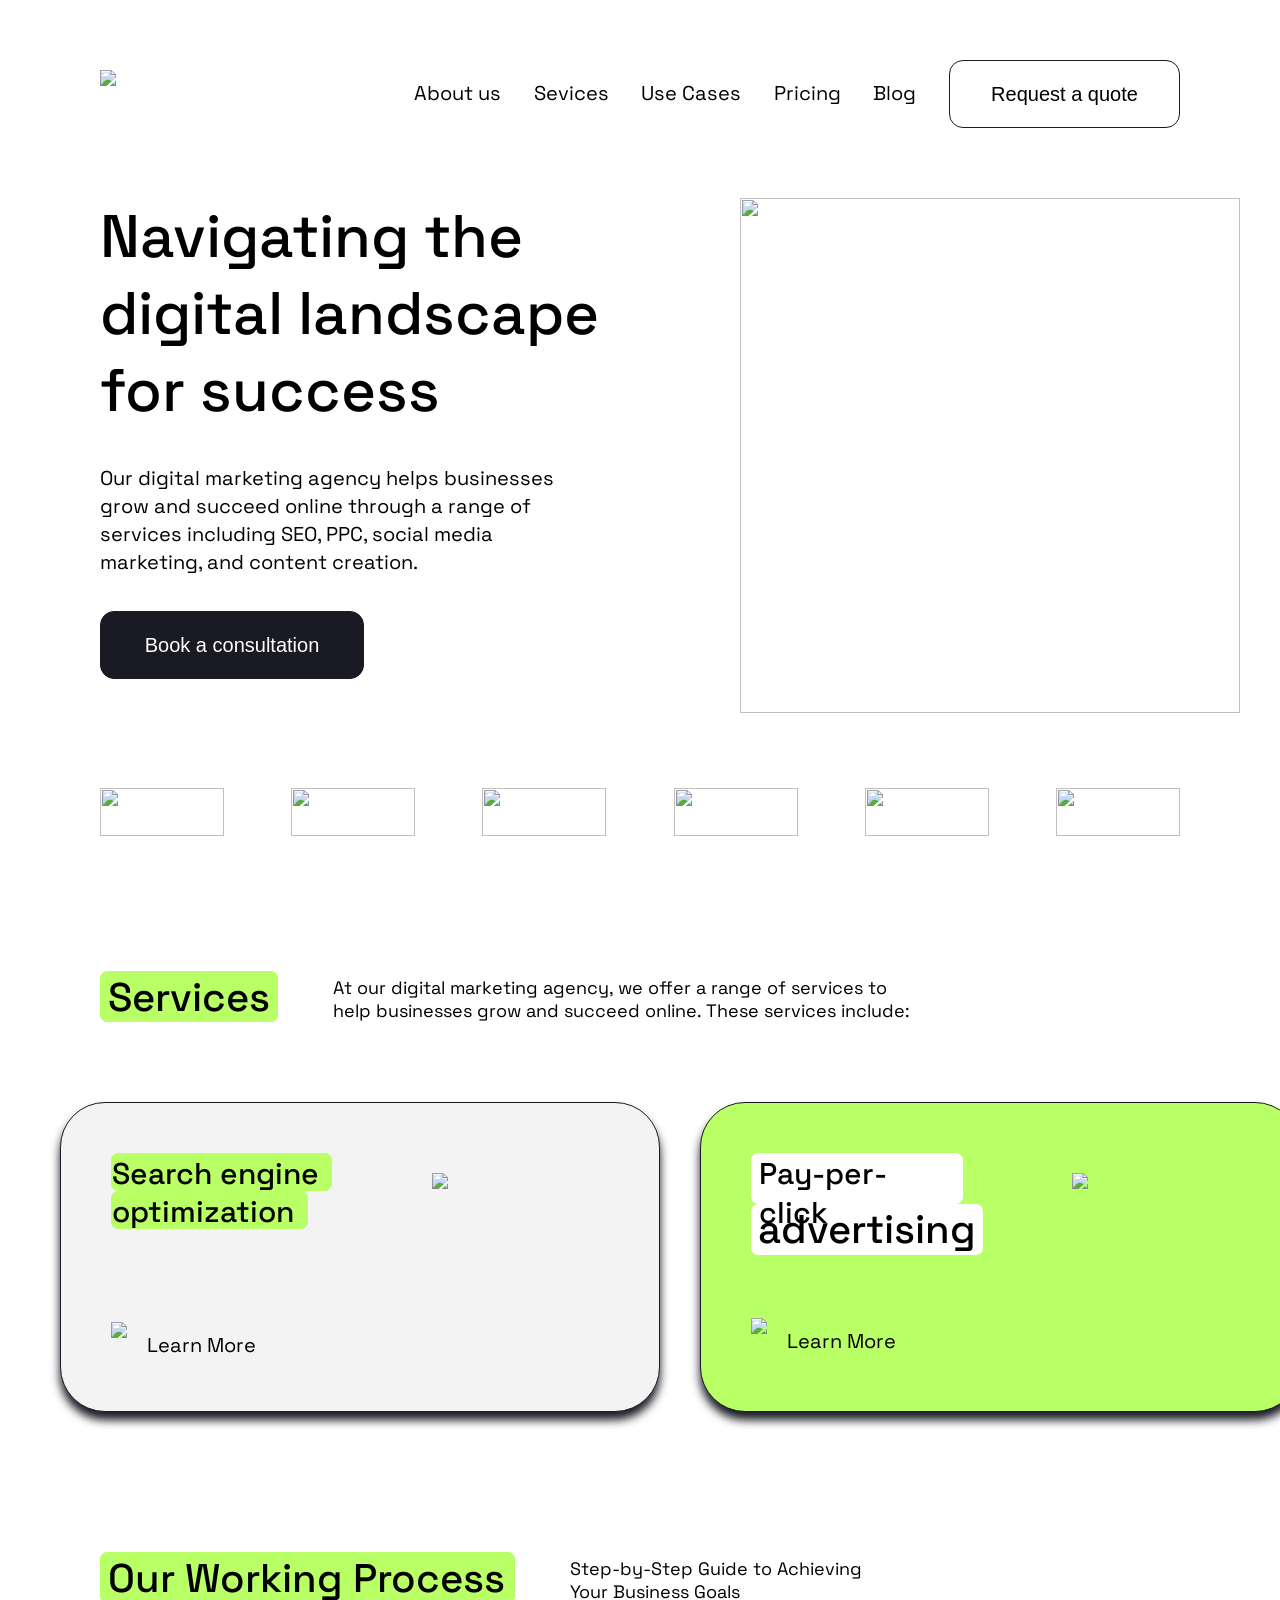
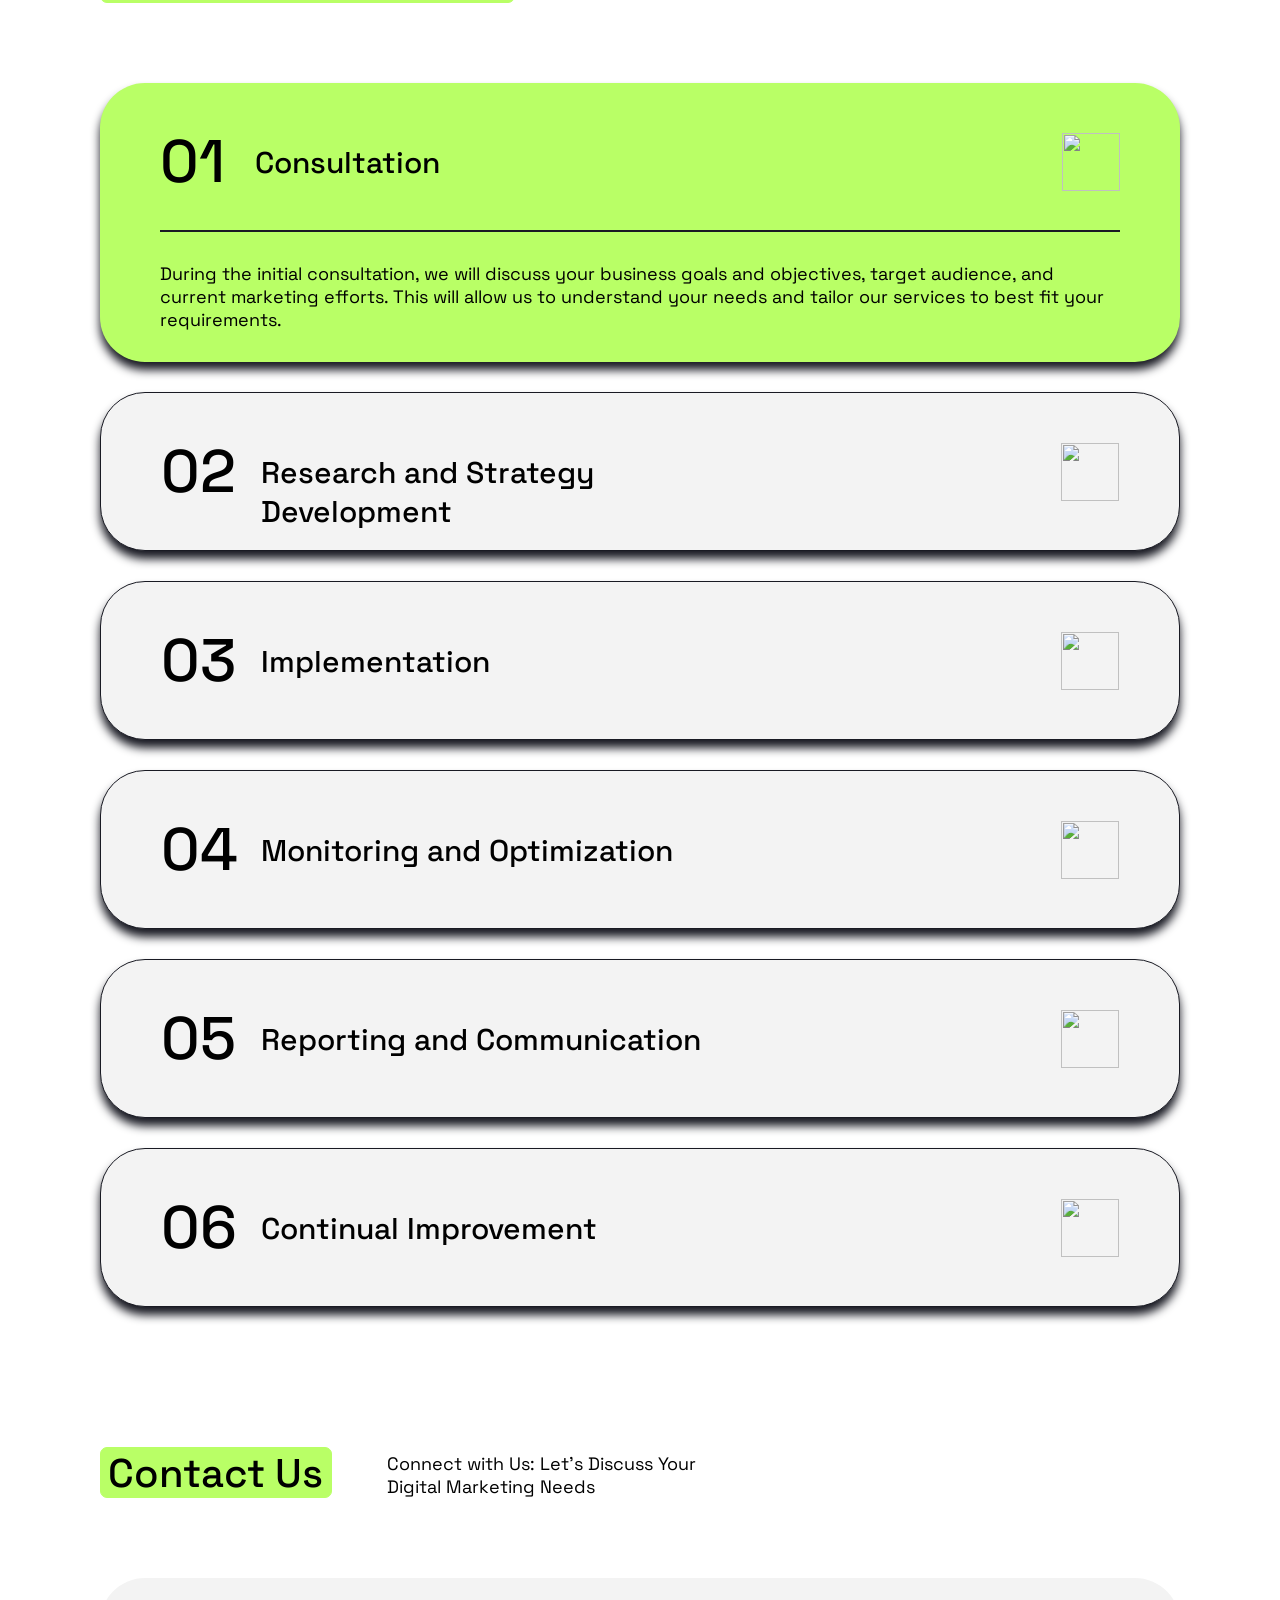
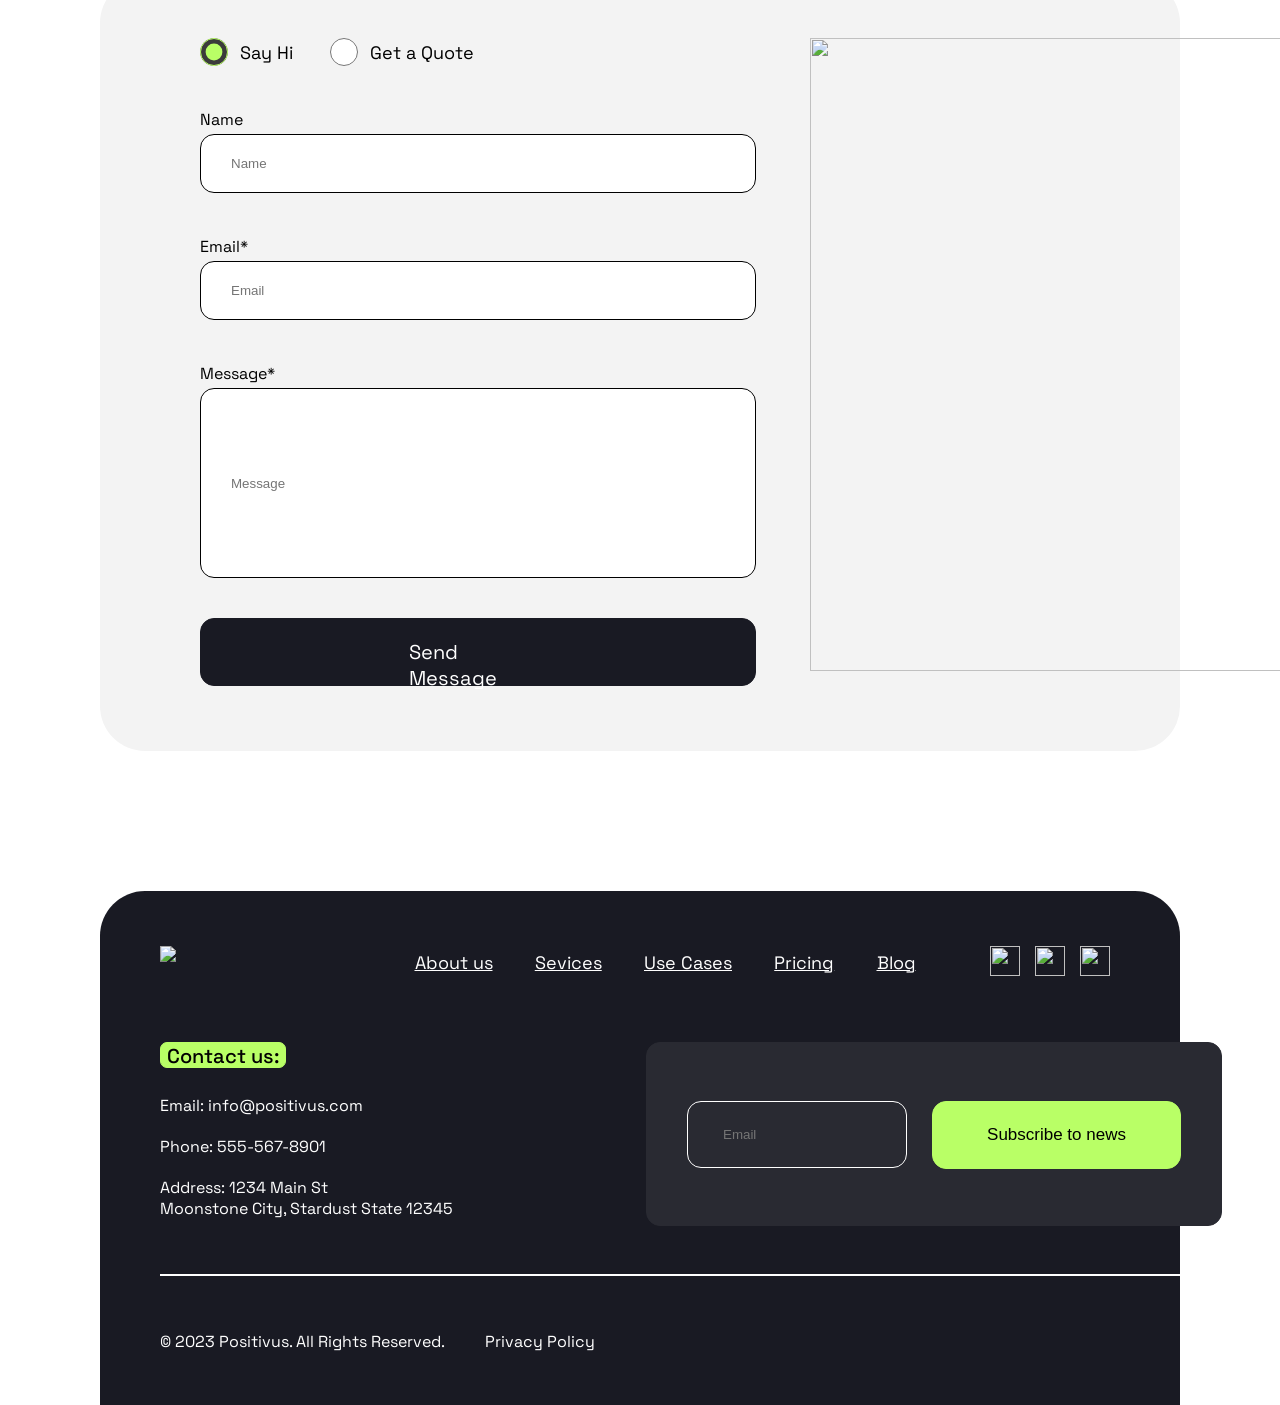
==== index.html @ 5e6f115b "Rename extension.html to index.html" ====
<!DOCTYPE html>
    <html lang="en">
    <head>
        <meta charset="UTF-8">
        <meta name="viewport" content="width=device-width, initial-scale=1.0">
        <title>Positivus</title>
        <link rel="stylesheet" href="style.css">
        <link rel="preconnect" href="https://fonts.googleapis.com">
        <link rel="preconnect" href="https://fonts.gstatic.com" crossorigin>
        <link href="https://fonts.googleapis.com/css2?family=Raleway:ital,wght@0,100..900;1,100..900&family=Space+Grotesk:wght@300..700&display=swap" rel="stylesheet">
    </head>
    <script>
    function toggleMenu() {
        document.getElementById("mobileMenu").classList.toggle("active");
        }
    </script>
    <body>
        <header>
            <div class="landingpage">
                <div class="navbar">
                    <div class="logo"><img src="Logo.svg"></div>
                    <div class="texts" id="mobileMenu">
                        <a href="">About us</a>
                        <a href="">Sevices</a>
                        <a href="">Use Cases</a>
                        <a href="">Pricing</a>
                        <a href="">Blog</a>
                        <button class="req">Request a quote</button>
                    </div>
                    <div class="burger" onclick="toggleMenu()">
                        <img src="Burger menu icon.svg" alt="">
                    </div>
                </div>
                <div class="header">
                    <div class="firstp">
                        <h1 class="h1">Navigating the<br> digital landscape <br>for success</h1>
                        <p class="p1">Our digital marketing agency helps businesses <br>grow and succeed online through a range of<br> services including SEO, PPC, social media marketing, and content creation.</p>
                        <button class="book">Book a consultation</button>
                    </div>
                    <div class="secondp">
                        <img class="ill" src="Illustration.svg">
                    </div>
                </div>
                <div class="logotype">
                    <div class="logos">
                        <img class="log" src="Amazon.svg">
                        <img class="log" src="Dribble.svg">
                        <img class="log" src="Hubspot.svg">
                        <img class="log" src="Notion.svg">
                        <img class="log" src="Netflix.svg">
                        <img class="log" src="Zoom.svg">
                    </div>
                </div>
            </div>
        </header>

        <div class="ser">
            <h2 class="h2">Services</h2>
            <p class="p2">At our digital marketing agency, we offer a range of services to<br class="p2br"> help businesses grow and succeed online. These services include:</p>
        </div>

        <div class="ser-block">
            <div class="cards-sec">
                <div class="card1">
                    <div class="card-content">
                        <h3 class="h3">Search engine</h3>
                        <h3 class="h4">optimization</h3>
                        <div class="icon">
                            <img class="learn" src="Icon.svg">
                            <a class="more" href="">Learn More</a>
                        </div>
                    </div>
                    <div class="cardill1">
                        <img src="card1.svg">
                    </div>
                </div>

                <div class="card2">
                    <div class="card-content">
                        <h3 class="h5">Pay-per-click</h3>
                        <h3 class="h9">advertising</h3>
                        <div class="icon2">
                            <img class="learn" src="Icon.svg">
                            <a class="more" href="">Learn More</a>
                        </div>
                    </div>
                    <div class="cardill1">
                        <img src="card2.svg">
                    </div>
                </div>
            </div>
        </div>


        <div class="ser">
            <h2 class="h7">Our Working Process </h2>
            <p class="p9">Step-by-Step Guide to Achieving<br class="p2br"> Your Business Goals</p>
        </div>

        <div class="processblock">
            <div class="block1">
                <div class="f">
                    <h1 class="f1">01</h1>
                    <p class="f2">Consultation</p>
                    <img class="pi" src="Sub icon.svg">
                    <img class="pi-sub" src="Plus icon.svg">
                </div>
                <hr class="p2br">
                <p class="ll">During the initial consultation, we will discuss your business goals and objectives, target audience, and current marketing efforts. This will allow us to understand your needs and tailor our services to best fit your requirements.</p>
            </div>
            <div class="block2">
                <div class="fl">
                    <h1 class="f1">02</h1>
                    <p class="f2">Research and Strategy Development</p>
                    <img class="pi" src="Plus icon.svg">
                </div>
            </div>
            <div class="block2">
                <div class="fl">
                    <h1 class="f1">03</h1>
                    <p class="f2">Implementation</p>
                    <img class="pi" src="Plus icon.svg">
                </div>
            </div>
            <div class="block2">
                <div class="fl">
                    <h1 class="f1">04</h1>
                    <p class="f2">Monitoring and Optimization</p>
                    <img class="pi" src="Plus icon.svg">
                </div>
            </div>
            <div class="block2">
                <div class="fl">
                    <h1 class="f1">05</h1>
                    <p class="f2">Reporting and Communication</p>
                    <img class="pi" src="Plus icon.svg">
                </div>
            </div>
            <div class="block2">
                <div class="fl">
                    <h1 class="f1">06</h1>
                    <p class="f2">Continual Improvement</p>
                    <img class="pi" src="Plus icon.svg">
                </div>
            </div>
        </div>

        <div class="ser">
            <h2 class="h6">Contact Us</h2>
            <p class="p3">Connect with Us: Let's Discuss Your<br class="p2br"> Digital Marketing Needs</p>
        </div>


        <div class="contact-block">
            <div class="contact-cards">
                <div class="contact-text">
                    <div class="radio">
                        <input class="hi1" type="radio" id="Hi" value="Hi" checked>
                        <label class="hi2" for="Hi">Say Hi</label>
                        <input class="quote1" type="radio" id="Quote" value="Quote">
                        <label class="hi2" id="quo" for="Quote">Get a Quote</label>
                    </div>
                    <div class="forms">
                        <div class="name">
                            <label class="n">Name</label><br>
                            <input class="t" type="text" id="name" placeholder="Name">
                        </div>
                        <div class="name">
                            <label class="n">Email<span>*</span></label><br>
                            <input class="t" type="text" id="name" placeholder="Email">
                        </div>
                        <div class="name">
                            <label class="n">Message<span>*</span></label><br>
                            <input class="m" type="text" id="name" placeholder="Message">
                        </div>
                        <div class="submit">
                            <p class="send">Send Message</p>
                        </div>
                    </div>
                </div>
                <div class="contact-ill">
                    <img src="Contact.svg">
                </div>
            </div>
        </div>

        <footer>
            <div class="foot">
                <div class="nav-contact">
                    <div class="elements">
                        <div class="ellogo">
                            <img src="White Logo.svg">
                        </div>
                        <div class="elnav">
                            <a href="">About us</a>
                            <a href="">Sevices</a>
                            <a href="">Use Cases</a>
                            <a href="">Pricing</a>
                            <a href="">Blog</a>
                        </div>
                        <div class="elic">
                            <img src="Linkedinicon.svg">
                            <img src="Faceicon.svg">
                            <img src="Twitor icon.svg">
                        </div>
                    </div>
                    <div class="frame26">
                        <div class="contactus">
                            <h4 class="cont">Contact us:</h4>
                            <div class="info">
                                <p>Email: info@positivus.com</p>
                                <p>Phone: 555-567-8901</p>
                                <p>Address: 1234 Main St<br>Moonstone City, Stardust State 12345</p>
                            </div>
                        </div>
                        <div class="subscription">
                            <div class="field">
                                <input id="email" type="email" placeholder="Email">
                            </div>
                            <div class="sub">
                                <button>Subscribe to news</button>
                            </div>
                        </div>
                    </div>
                </div>
                <div class="line-text">
                    <hr class="line">
                    <div class="lt">
                        <p>© 2023 Positivus. All Rights Reserved.</p>
                        <p>Privacy Policy</p>
                    </div>
                </div>
            </div>
        </footer>
    </body>
    </html>
---- style.css ----
*{
    margin: 0;
    padding: 0;
    box-sizing: border-box;
}
body{
    color: black;
    font-family: "Space Grotesk", sans-serif;
    overflow-x: hidden;
}
.landingpage{
    height: 771px;
    margin-top: 60px;
    padding-left: 100px;
    padding-right: 100px;
}
.navbar{
    height: 68px;
    display: flex;
    justify-content: space-between;
}
.logo{
    height: 36px;
    width: 219.54px;
    margin: 10px 0;
}
.texts{
    width: 766px;
    height: 68px;
    display: flex;
    justify-content: space-between;
}
a{
    text-decoration: none;
    color: black;
    font-weight: 400;
    font-size: 20px;
    padding: 20px 0;
}
.req{
    width: 231px;
    height: 68px;
    border: 1px solid #191A23;
    background-color: white;
    border-radius: 14px;
    padding: 20px 35px;
    font-weight: 400;
    font-size: 20px;
}

.header{
    margin: 70px 0;
    display: flex;
    gap: 108.54px;
}
.firstp{
    margin-bottom: 34px;
}
.ill{
    width: 500.46px;
    height: 515px;
}
.h1{
    width: 531px;
    height: 231px;
    font-weight: 500;
    font-size: 60px;
    margin-bottom: 35px;
}
.p1{
    width: 498px;
    height: 112px;
    font-weight: 400;
    font-size: 20px;
    line-height: 28px;
    margin-bottom: 35px;
}
.book{
    width: 264px;
    height: 68px;
    color: white;
    background-color: #191A23;
    border: 1px solid #191A23;
    border-radius: 14px;
    font-size: 20px;
}

.logos{
    display: flex;
    justify-content: space-between;
}
.log{
    width: 124.11px;
    height: 48px;
}


.ser{
    margin-top: 140px;
    margin-bottom: 80px;
    height: 51px;
    display: flex;
    padding: 0 100px;
    gap: 50px;
}
.h2{
    color: black;
    width: 178px;
    height: 51px;
    background-color: #B9FF66;
    border: 1px solid #B9FF66;
    border-radius: 7px;
    padding: 0 7px;
    font-weight: 500;
    font-size: 40px;
}
.p2{
    padding: 5px;
    font-weight: 400;
    font-size: 18px;
}


.ser-block{
    height: 310px;
    padding: 0 60px;
    margin-bottom: 80px;
}
.cards-sec{
    display: flex;
    gap: 40px;
}
.card1{
    width: 600px;
    height: 310px;
    background-color: #F3F3F3;
    border: 1px solid #191A23;
    box-shadow: 0 8px 10px #191A23;
    border-radius: 45px;
    display: flex;
    justify-content: space-between;
}
.card2{
    width: 600px;
    height: 310px;
    background-color: #B9FF66;
    border: 1px solid #191A23;
    box-shadow: 0 8px 10px #191A23;
    border-radius: 45px;
    display: flex;
    justify-content: space-between;
}
.card-content{
    width: 221px;
    height: 210px;
    margin: 50px;
}
.cardill1{
    width: 210px;
    height: 170px;
    margin: 70px 50px;
}
.h3{
    border: 1px solid #B9FF66;
    border-radius: 7px;
    width: 221px;
    height: 38px;
    background-color: #B9FF66;
    font-size: 30px;
    font-weight: 500;
}
.h4{
    border: 1px solid #B9FF66;
    border-radius: 7px;
    width: 197px;
    height: 38px;
    background-color: #B9FF66;
    font-size: 30px;
    font-weight: 500;
}
.icon{
    margin-top: 93px;
}
.icon2{
    margin-top: 63px;
}
.more{
    position: absolute;
    padding: 5px;
    margin: 5px;
    margin-left: 15px;
}

.h5{
    background-color: white;
    border: 1px solid white;
    border-radius: 7px;
    width: 212px;
    height: 51px;
    padding: 0 7px;
    font-weight: 500;
    font-size: 30px;
}
.h6{
    border: 1px solid white;
    border-radius: 7px;
    width: 178px;
    height: 38px;
    padding: 0 7px;
    background-color: white;
    font-size: 30px;
    font-weight: 500;
}
.p3{
    padding: 5px;
    font-weight: 400;
    font-size: 18px;
}
.p9{
    padding: 5px;
    font-weight: 400;
    font-size: 18px;
}
.h7{
    color: black;
    width: 415px;
    height: 51px;
    background-color: #B9FF66;
    border: 1px solid #B9FF66;
    border-radius: 7px;
    padding: 0 7px;
    font-weight: 500;
    font-size: 40px;
}

.processblock{
    height: 1224px;
    margin: 0 100px;
}
.block1{
    background-color: #B9FF66;
    height: 279px;
    border-radius: 45px;
    padding: 40px 60px;
    box-shadow: 0 8px 10px #191A23;
}
.pi-sub{
    display: none;
}
.f{
    display: flex;
    gap: 30px;
}
.f1{
    width: 65px;
    height: 77px;
    font-weight: 500;
    font-size: 60px;
}
.f2{
    width: 612px;
    height: 38px;
    font-size: 30px;
    font-weight: 500;
    margin: 19.5px 0 19.5px 0;
}
hr{
    border: solid 1px #191A23;
    margin: 30px 0;
}
.ll{
    font-weight: 400;
    font-size: 18px;
    height: 60px;
}

.fl{
    margin: 30px 0;
    height: 159px;
    border: 1px solid #191A23;
    box-shadow: 0 8px 10px #191A23;
    border-radius: 45px;
    background-color: #F3F3F3;
    display: flex;
    gap: 35px;
    padding: 40px 60px;
}
.pi{
    width: 58px;
    height: 58px;
    margin: 9.5px 0 9.5px 290px;
}
.h6{
    color: black;
    width: 232px;
    height: 51px;
    background-color: #B9FF66;
    border: 1px solid #B9FF66;
    border-radius: 7px;
    padding: 0 7px;
    font-weight: 500;
    font-size: 40px;
}
.h9{
    color: black;
    width: 232px;
    height: 51px;
    background-color: white;
    border-radius: 7px;
    padding: 0 7px;
    font-weight: 500;
    font-size: 40px;
}

.contact-block{
    /* border: solid 1px black; */
    height: 773px;
    margin: 80px 100px;
    border-radius: 45px;
    background-color: #F3F3F3;
    padding: 60px 0 80px 100px;
}
.contact-cards{
    position: relative;
    display: flex;
    gap: 217px;
}
.contact-text{
    width: 556px;
    height: 633px;
}
.contact-ill img{
    position: absolute;
    right: -330px;
    width: 700px;
    height: 633px;
}

.radio{
    display:flex;
    align-items:center;
    gap:12px;
}
.hi1{
    width: 28px;
    height: 28px; 
    accent-color: #B9FF66;
}
.hi2{
    font-weight: 400;
    font-size: 18px;
    margin-right: 25px;

}
.quote1{
    width: 28px;
    height: 28px;
    padding: 5px;
}
.name{
    margin-top: 40px;
}
.n{
    font-size: 16px;
    font-weight: 400;
    line-height: 28px;
}
.t{
    width: 556px;
    height: 59px;
    border: 1px solid black;
    border-radius: 14px;
    padding: 18px 30px;
}
.m{
    width: 556px;
    height: 190px;
    border: 1px solid black;
    border-radius: 14px;
    padding: 18px 30px;
}
.submit{
    width: 556px;
    height: 68px;
    margin-top: 40px;
    background-color: #191A23;
    border: 1px solid #191A23;
    border-radius: 14px;
    padding: 20px 207.5px;
}
.send{
    font-size: 20px;
    width: 141px;
    height: 28px;
    color: white;
    font-weight: 400;
}


footer{
    height: 514px;
    margin-top: 140px;
    padding: 0 100px;
}
.foot{
    height: 514px;
    background-color: #191A23;
    border-top-left-radius: 45px;
    border-top-right-radius: 45px;
    padding: 55px 60px 50px 60px;
}

.nav-contact{
    height: 281px;
}
.elements{
    display: flex;
    justify-content: space-between;
}
.ellogo{
    width: 180px;
    height: 29px;
}
.elnav{
    width: 501px;
    height: 23px;
    display: flex;
    /* border: 1px solid red; */
    justify-content: space-between;
    align-items: center;
}
.elnav a{
    color: white;
    margin-top: 10px;
    text-decoration: underline;
    font-size: 18px;
    font-weight: 400;
}
.elic {
    width: 130px;
    height: 30px;
    display: flex;
    gap: 15px;
}
.elic img{
    width: 30px;
    height: 30px;
}


.frame26{
    margin-top: 66px;
    height: 185px;
    display: flex;
    justify-content: space-between;
    gap: 154px;
}
.contactus{
    width: 332px;
    height: 185px;
}
.cont{
    width: 126px;
    height: 26px;
    background-color: #B9FF66;
    border: 1px solid #B9FF66;
    border-radius: 7px;
    font-size: 20px;
    font-weight: 500;
    text-align: center;
}
.info{
    width: 332px;
    height: 132px;
    margin-top: 27px;
}
.info p{
    color: white;
    margin-bottom: 20px;
}

.subscription{
    background-color: #292A32;
    width: 634px;
    height: 184px;
    border: 1px solid #292A32;
    border-radius: 14px;
    display: flex;
    padding: 58px 40px;
}
#email{
    width: 220px;
    height: 67px;
    color: white;
    border: 1px solid #FFFFFF;
    border-radius: 14px;
    background-color: transparent;
    padding: 22px 35px;
    margin-right: 25px;
}
.sub button{
    width: 249px;
    height: 68px;
    background-color: #B9FF66;
    border: 1px solid #B9FF66;
    border-radius: 14px;
    padding: 20px 35px;
    font-size: 17px;
    font-weight: 400;
}

.line-text{
    margin-top: 50px;
    width: 1040px;
    height: 78px;
}
.line-text hr{
    margin-top: -3px;
    width: 1040px;
    border: 1px solid white;
}
.lt{
    margin-top: 55px;
    color: white;
    display: flex;
    gap: 40px;
}
.burger{
    display: none;
}
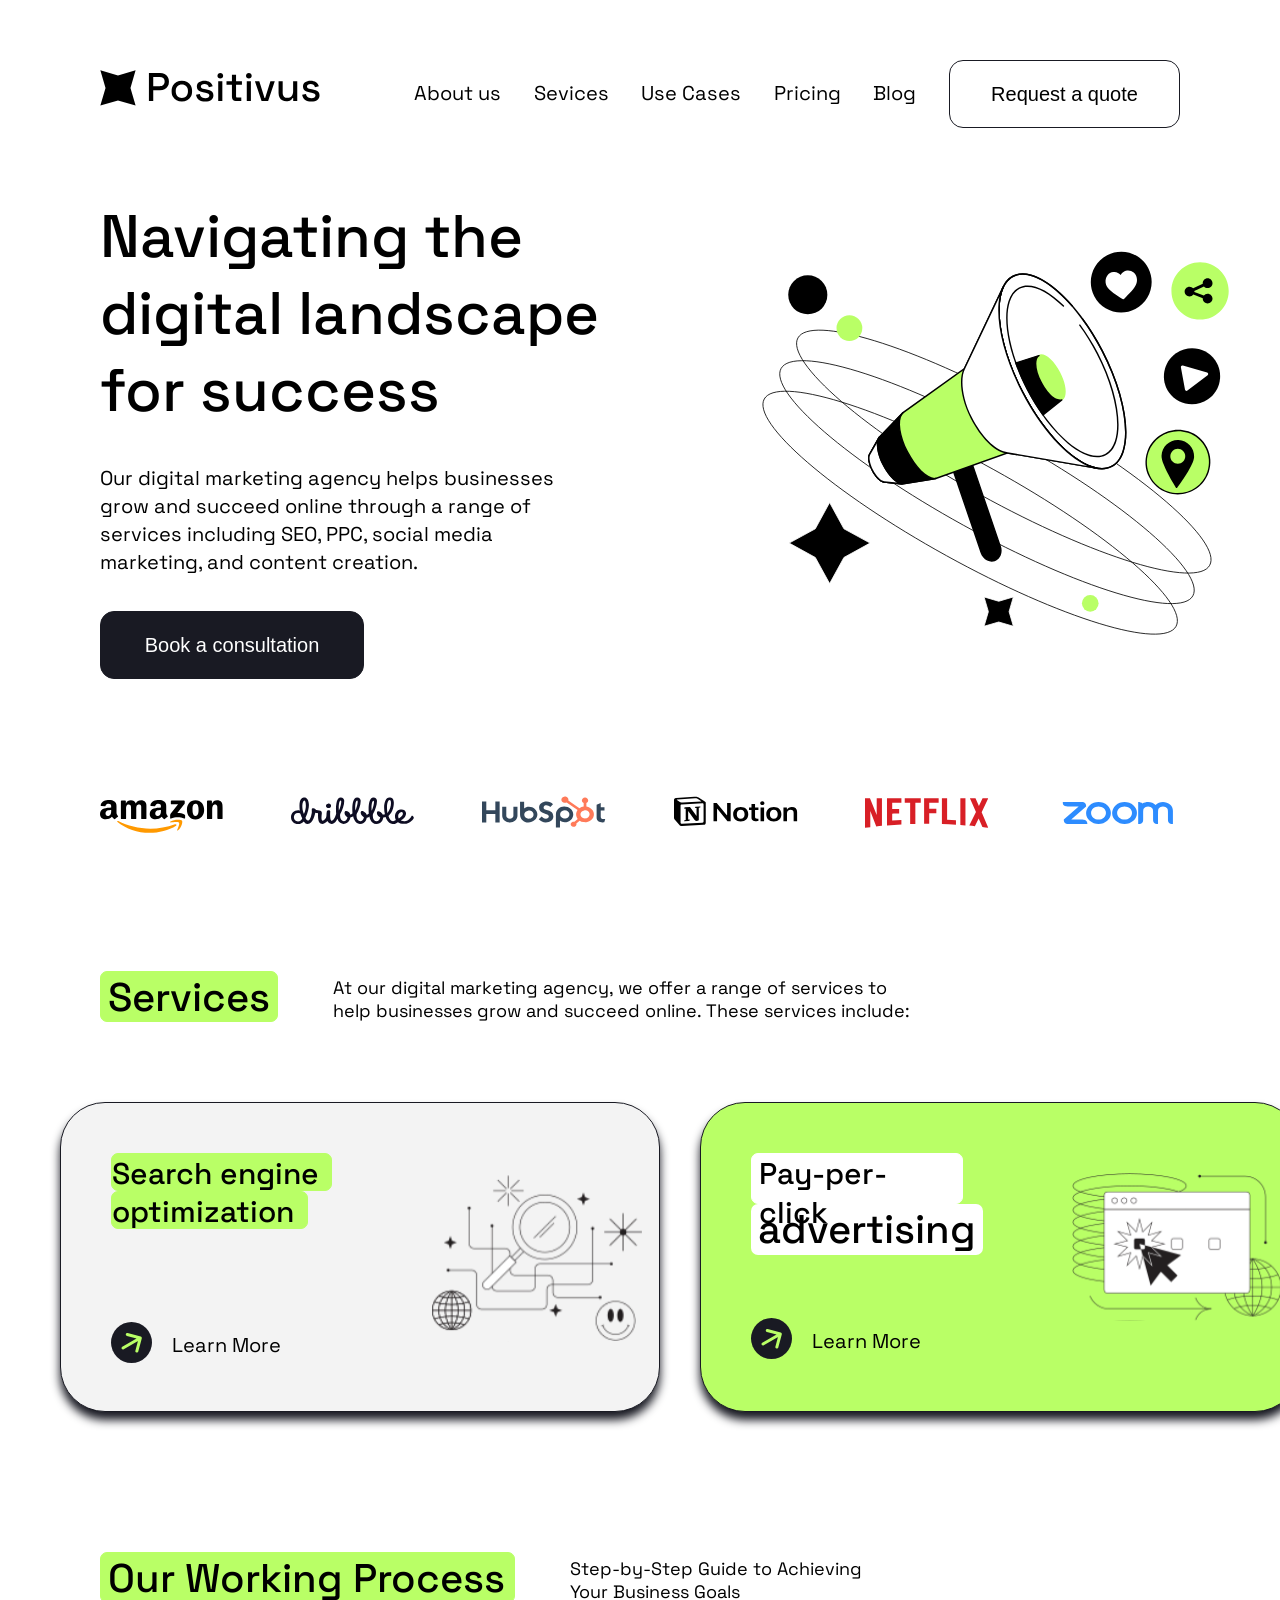
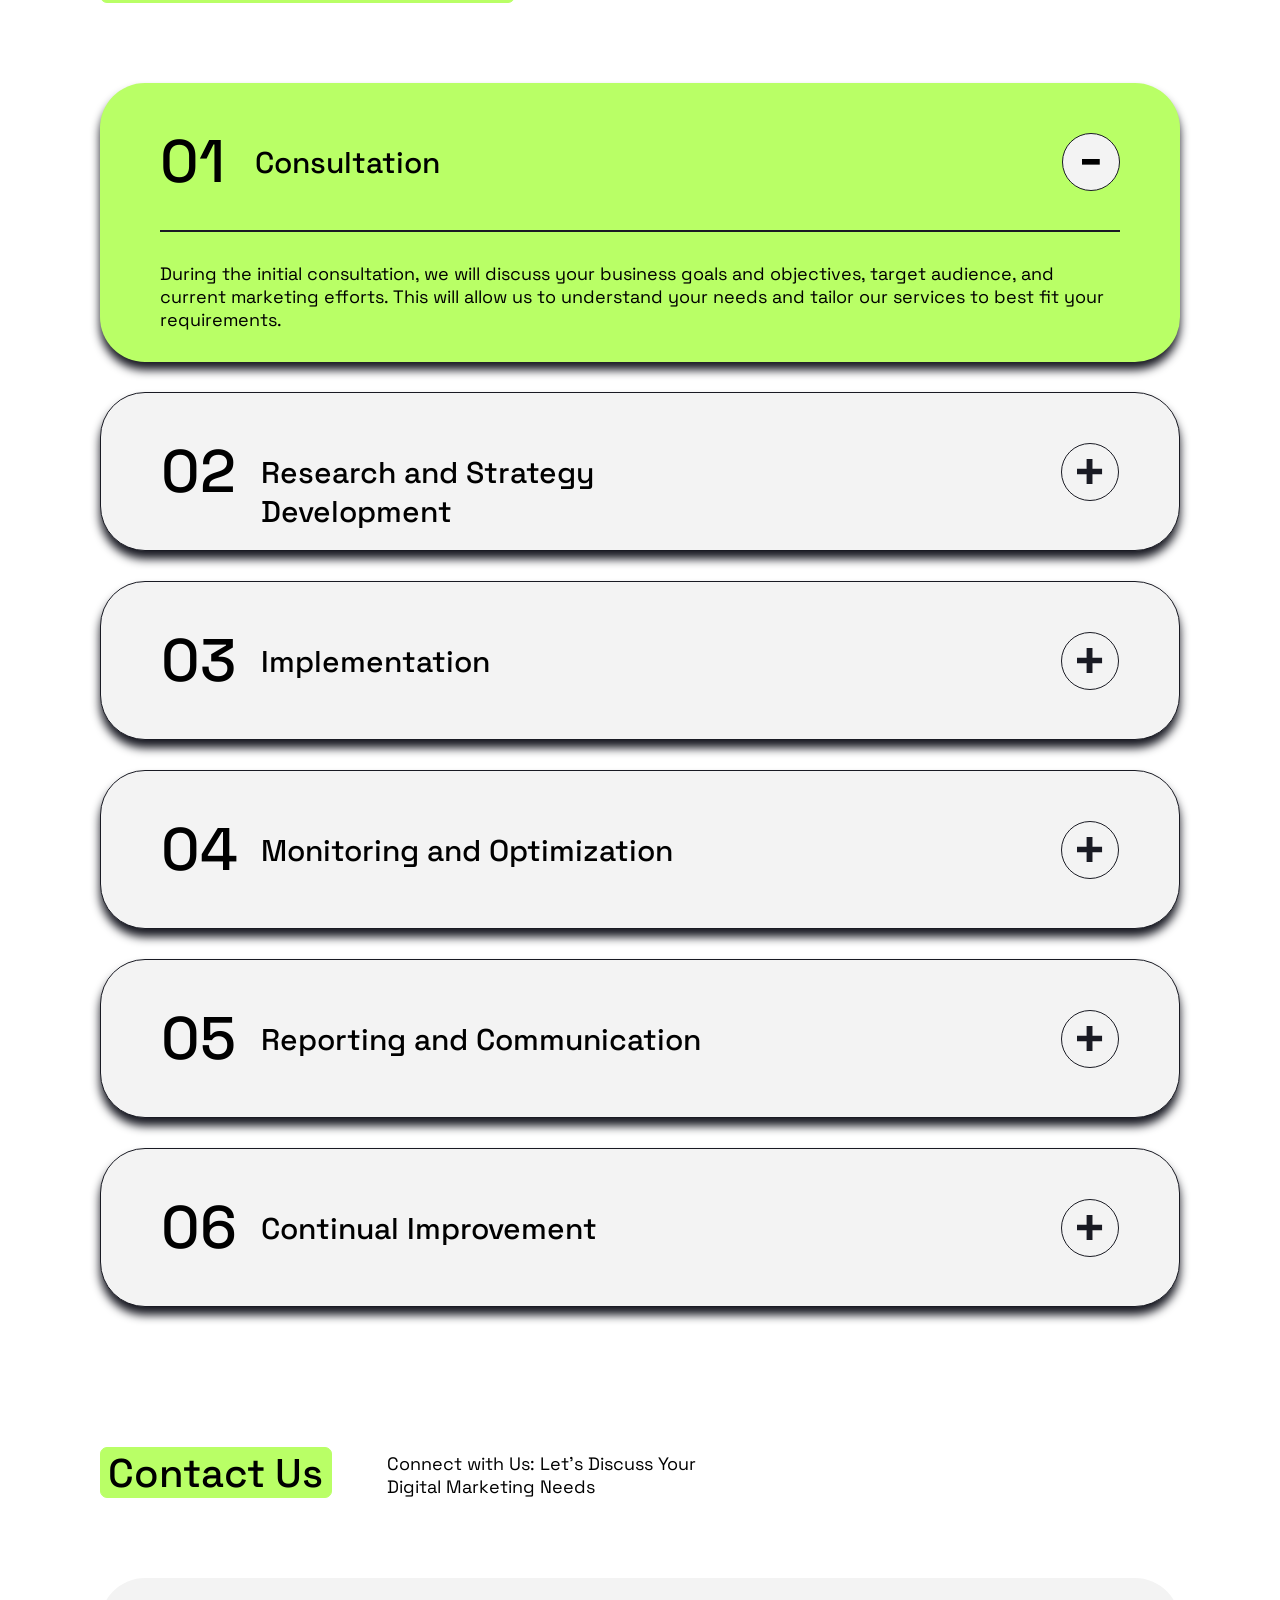
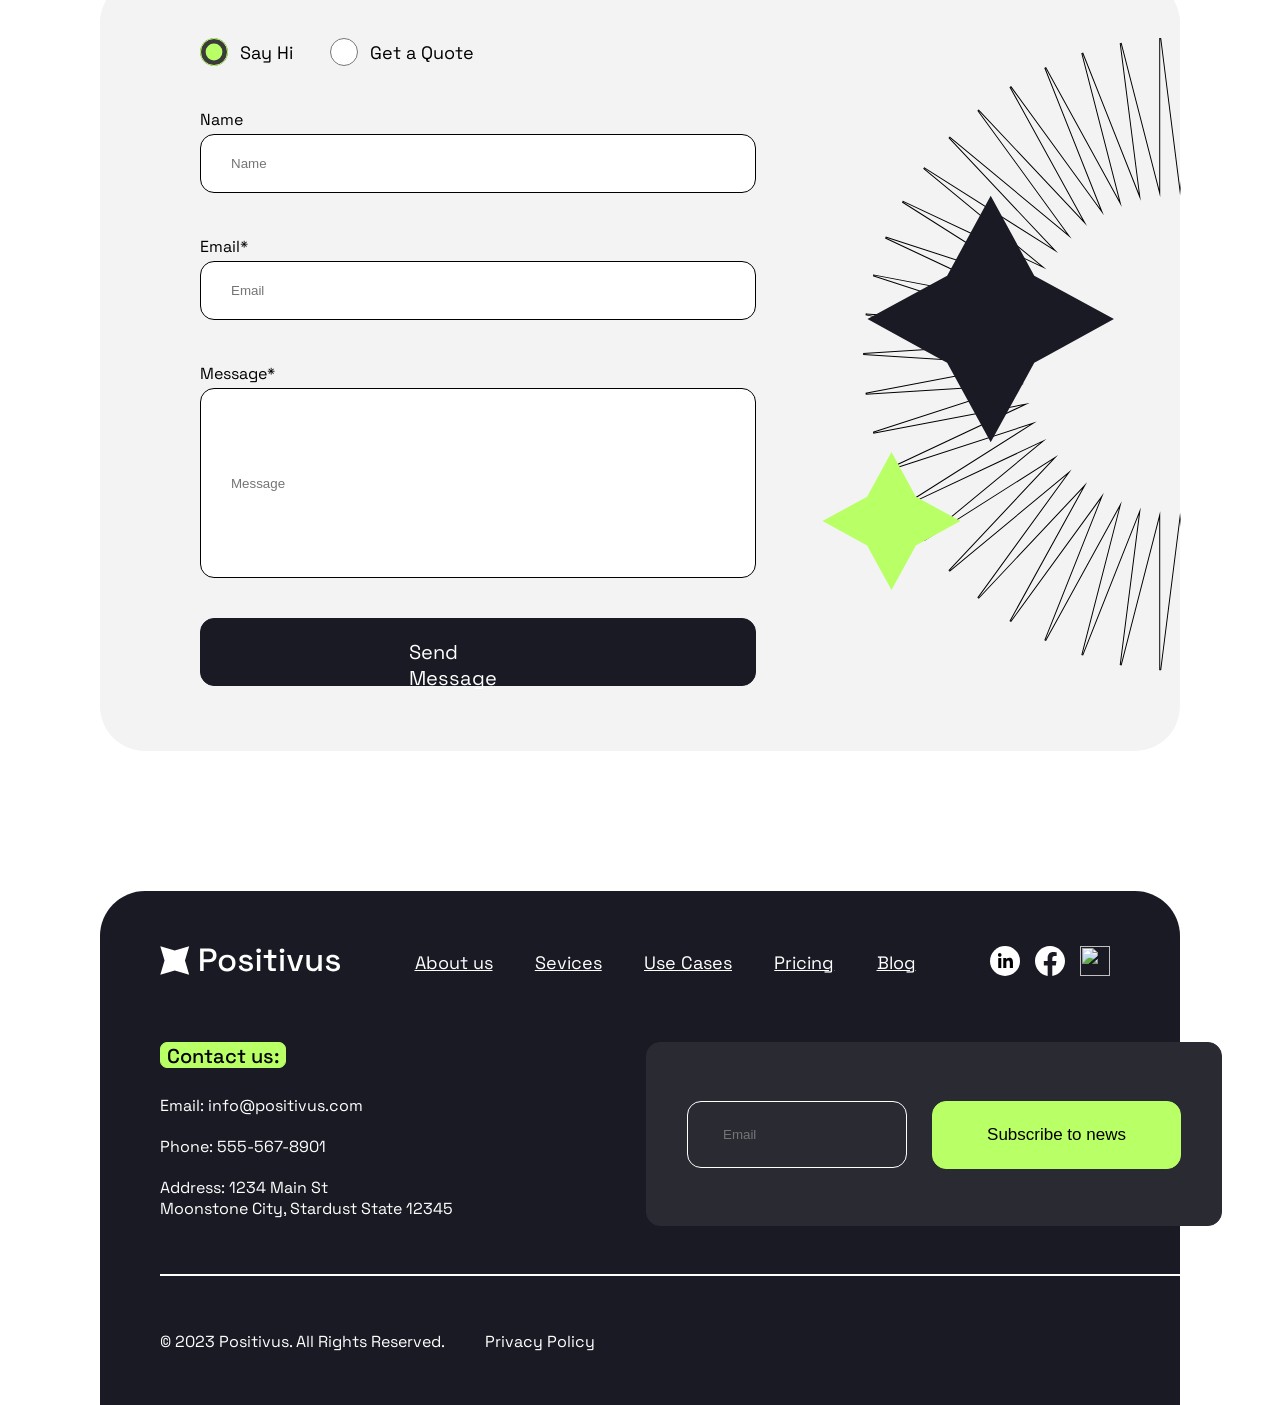
==== commit c6ce48d8: "Update index.html" ====
--- a/index.html
+++ b/index.html
@@ -1,4 +1,4 @@
-<!DOCTYPE html>
+    <!DOCTYPE html>
     <html lang="en">
     <head>
         <meta charset="UTF-8">
@@ -18,7 +18,7 @@
         <header>
             <div class="landingpage">
                 <div class="navbar">
-                    <div class="logo"><img src="Logo.svg"></div>
+                    <div class="logo"><img src="images/Logo.svg"></div>
                     <div class="texts" id="mobileMenu">
                         <a href="">About us</a>
                         <a href="">Sevices</a>
@@ -28,7 +28,7 @@
                         <button class="req">Request a quote</button>
                     </div>
                     <div class="burger" onclick="toggleMenu()">
-                        <img src="Burger menu icon.svg" alt="">
+                        <img src="images/Burger menu icon.svg" alt="">
                     </div>
                 </div>
                 <div class="header">
@@ -38,17 +38,17 @@
                         <button class="book">Book a consultation</button>
                     </div>
                     <div class="secondp">
-                        <img class="ill" src="Illustration.svg">
+                        <img class="ill" src="images/Illustration.svg">
                     </div>
                 </div>
                 <div class="logotype">
                     <div class="logos">
-                        <img class="log" src="Amazon.svg">
-                        <img class="log" src="Dribble.svg">
-                        <img class="log" src="Hubspot.svg">
-                        <img class="log" src="Notion.svg">
-                        <img class="log" src="Netflix.svg">
-                        <img class="log" src="Zoom.svg">
+                        <img class="log" src="images/Amazon.svg">
+                        <img class="log" src="images/Dribble.svg">
+                        <img class="log" src="images/Hubspot.svg">
+                        <img class="log" src="images/Notion.svg">
+                        <img class="log" src="images/Netflix.svg">
+                        <img class="log" src="images/Zoom.svg">
                     </div>
                 </div>
             </div>
@@ -66,12 +66,12 @@
                         <h3 class="h3">Search engine</h3>
                         <h3 class="h4">optimization</h3>
                         <div class="icon">
-                            <img class="learn" src="Icon.svg">
+                            <img class="learn" src="images/Icon.svg">
                             <a class="more" href="">Learn More</a>
                         </div>
                     </div>
                     <div class="cardill1">
-                        <img src="card1.svg">
+                        <img src="images/card1.svg">
                     </div>
                 </div>
 
@@ -80,12 +80,12 @@
                         <h3 class="h5">Pay-per-click</h3>
                         <h3 class="h9">advertising</h3>
                         <div class="icon2">
-                            <img class="learn" src="Icon.svg">
+                            <img class="learn" src="images/Icon.svg">
                             <a class="more" href="">Learn More</a>
                         </div>
                     </div>
                     <div class="cardill1">
-                        <img src="card2.svg">
+                        <img src="images/card2.svg">
                     </div>
                 </div>
             </div>
@@ -102,8 +102,8 @@
                 <div class="f">
                     <h1 class="f1">01</h1>
                     <p class="f2">Consultation</p>
-                    <img class="pi" src="Sub icon.svg">
-                    <img class="pi-sub" src="Plus icon.svg">
+                    <img class="pi" src="images/Sub icon.svg">
+                    <img class="pi-sub" src="images/Plus icon.svg">
                 </div>
                 <hr class="p2br">
                 <p class="ll">During the initial consultation, we will discuss your business goals and objectives, target audience, and current marketing efforts. This will allow us to understand your needs and tailor our services to best fit your requirements.</p>
@@ -112,35 +112,35 @@
                 <div class="fl">
                     <h1 class="f1">02</h1>
                     <p class="f2">Research and Strategy Development</p>
-                    <img class="pi" src="Plus icon.svg">
+                    <img class="pi" src="images/Plus icon.svg">
                 </div>
             </div>
             <div class="block2">
                 <div class="fl">
                     <h1 class="f1">03</h1>
                     <p class="f2">Implementation</p>
-                    <img class="pi" src="Plus icon.svg">
+                    <img class="pi" src="images/Plus icon.svg">
                 </div>
             </div>
             <div class="block2">
                 <div class="fl">
                     <h1 class="f1">04</h1>
                     <p class="f2">Monitoring and Optimization</p>
-                    <img class="pi" src="Plus icon.svg">
+                    <img class="pi" src="images/Plus icon.svg">
                 </div>
             </div>
             <div class="block2">
                 <div class="fl">
                     <h1 class="f1">05</h1>
                     <p class="f2">Reporting and Communication</p>
-                    <img class="pi" src="Plus icon.svg">
+                    <img class="pi" src="images/Plus icon.svg">
                 </div>
             </div>
             <div class="block2">
                 <div class="fl">
                     <h1 class="f1">06</h1>
                     <p class="f2">Continual Improvement</p>
-                    <img class="pi" src="Plus icon.svg">
+                    <img class="pi" src="images/Plus icon.svg">
                 </div>
             </div>
         </div>
@@ -179,7 +179,7 @@
                     </div>
                 </div>
                 <div class="contact-ill">
-                    <img src="Contact.svg">
+                    <img src="images/Contact.svg">
                 </div>
             </div>
         </div>
@@ -189,7 +189,7 @@
                 <div class="nav-contact">
                     <div class="elements">
                         <div class="ellogo">
-                            <img src="White Logo.svg">
+                            <img src="images/White Logo.svg">
                         </div>
                         <div class="elnav">
                             <a href="">About us</a>
@@ -199,9 +199,9 @@
                             <a href="">Blog</a>
                         </div>
                         <div class="elic">
-                            <img src="Linkedinicon.svg">
-                            <img src="Faceicon.svg">
-                            <img src="Twitor icon.svg">
+                            <img src="images/Linkedinicon.svg">
+                            <img src="images/Faceicon.svg">
+                            <img src="images/Twiticon.svg">
                         </div>
                     </div>
                     <div class="frame26">
@@ -234,3 +234,4 @@
         </footer>
     </body>
     </html>
+    
